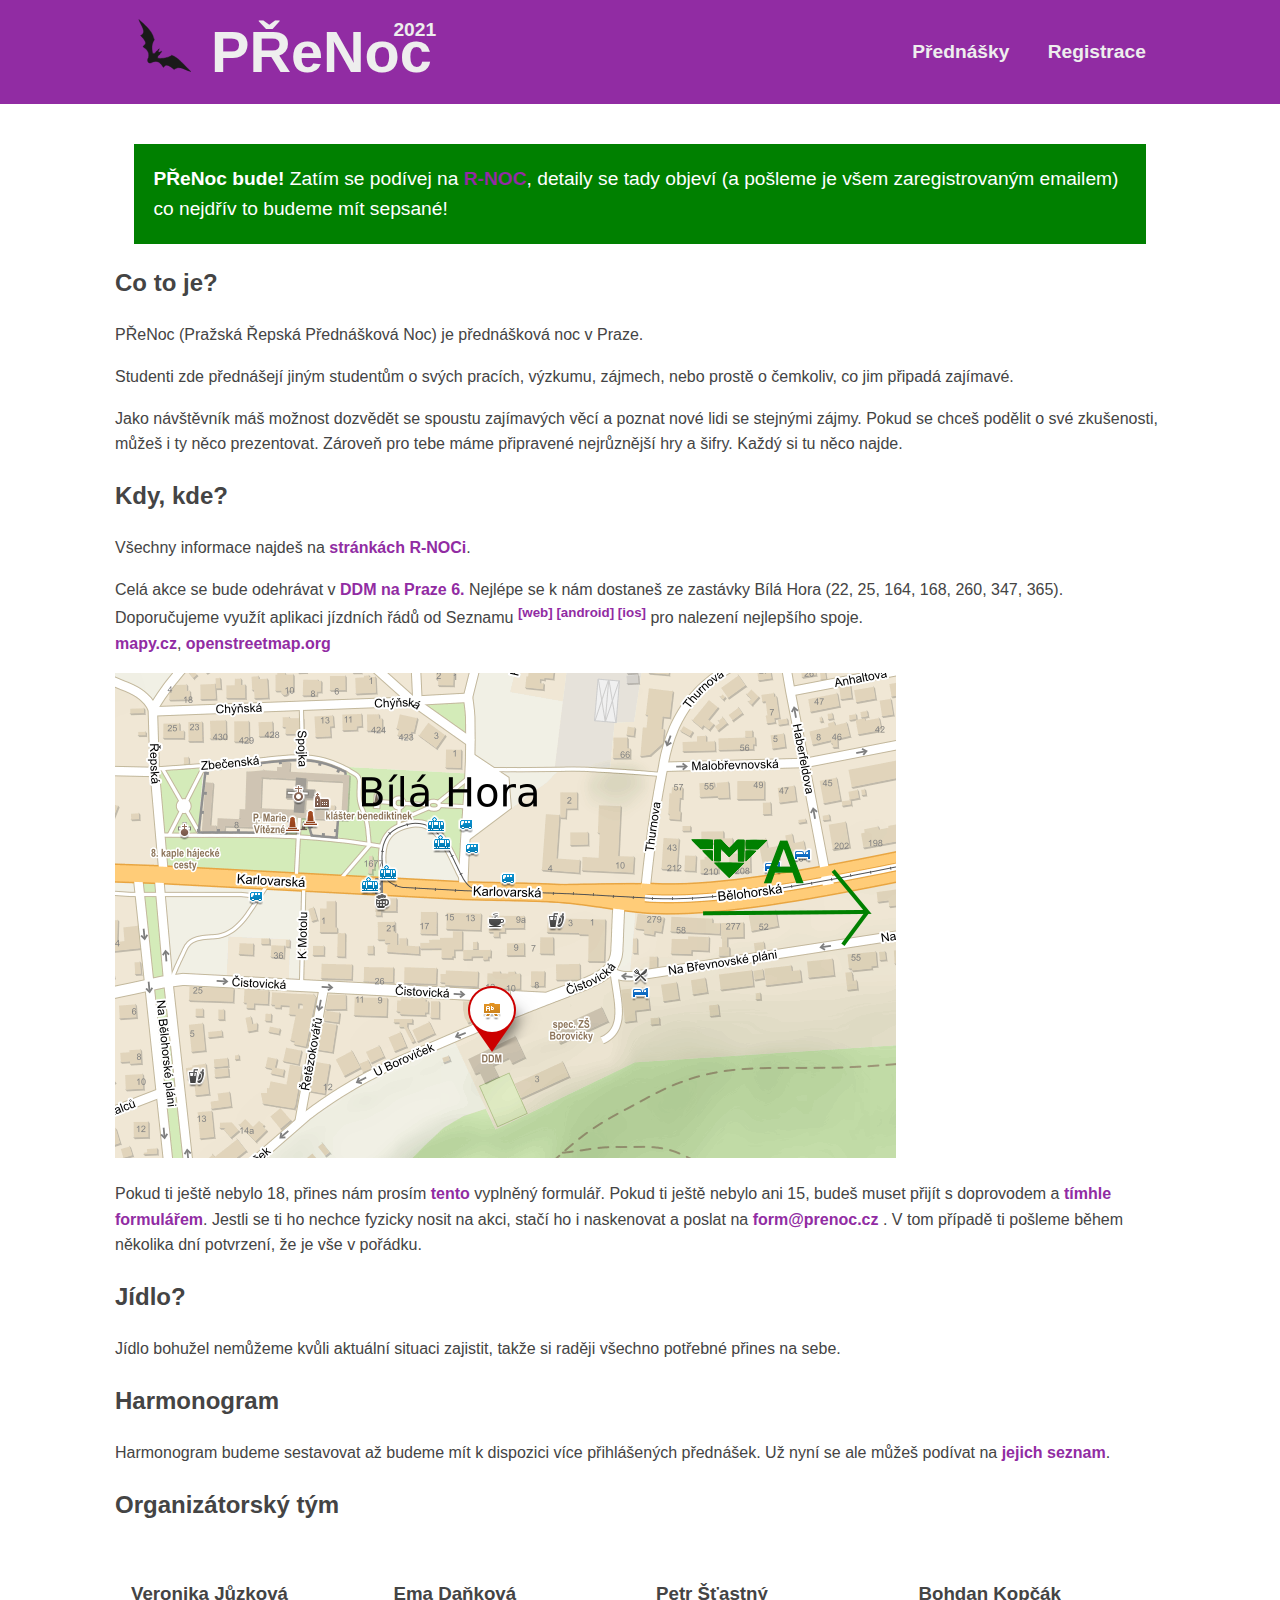
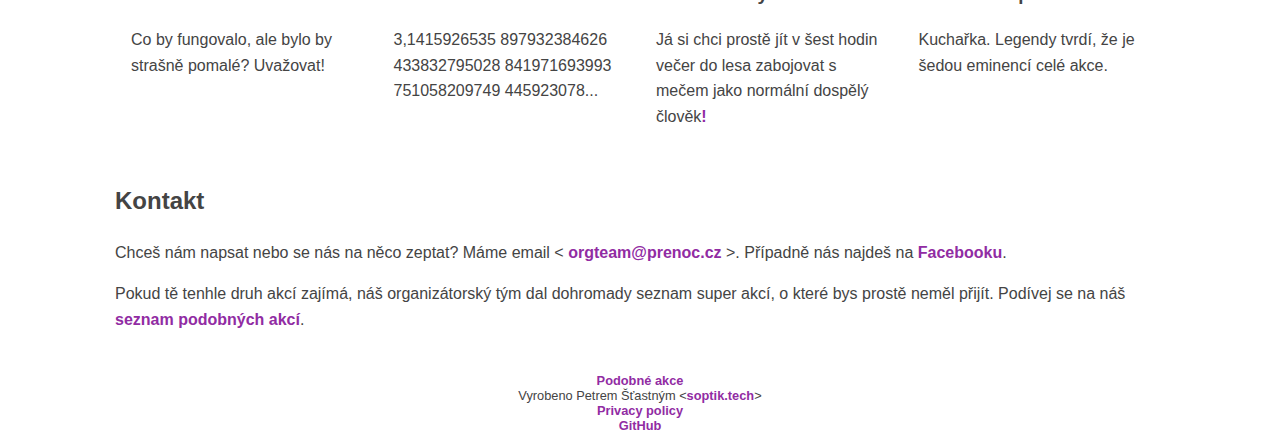
==== index.html @ 7561a1e9 "Fixed Rnoc -> R-NOC" ====
<!DOCTYPE html>
<html lang="cs">

<head>
	<meta charset="utf-8">
	<meta name="description"
		content="Web přednáškové noci přenoc. Jedná se o setkání středoškolských a vysokoškolských studentů. Součástí akce budou i různé přednášky, hry a šifry.">
	<title>PŘeNoc</title>

	<meta name="viewport" content="width=device-width">
	<link rel="icon" type="image/png" href="img/favicon.png" sizes="64x64">
	<link rel="stylesheet" href="css/base.css">
</head>
<!--
	beta.prenoc.cz is >>STRICTLY<< forbidden!
-->

<!--
Source:
From: Hakuna Matata! <megalion@ecst.csuchico.edu>
Newsgroups: alt.ascii-art
Subject: EYE
Date: Sun, 30 Apr 1995 15:22:37 -0700
 .           ..         .           .       .           .           .
      .         .            .          .       .
            .         ..xxxxxxxxxx....               .       .             .
    .             MWMWMWWMWMWMWMWMWMWMWMWMW                       .
              IIIIMWMWMWMWMWMWMWMWMWMWMWMWMWMttii:        .           .
 .      IIYVVXMWMWMWMWMWMWMWMWMWMWMWMWMWMWMWMWMWMWMWxx...         .           .
     IWMWMWMWMWMWMWMWMWMWMWMWMWMWMWMWMWMWMWMWMWMWMWMWMWMWMx..
   IIWMWMWMWMWMWMWMWMWBY%ZACH%AND%OWENMWMWMWMWMWMWMWMWMWMWMWMWMx..        .
    ""MWMWMWMWMWM"""""""".  .:..   ."""""MWMWMWMWMWMWMWMWMWMWMWMWMWti.
 .     ""   . `  .: . :. : .  . :.  .  . . .  """"MWMWMWMWMWMWMWMWMWMWMWMWMti=
        . .   :` . :   .  .'.' '....xxxxx...,'. '   ' ."""YWMWMWMWMWMWMWMWMWMW+
     ; . ` .  . : . .' :  . ..XXXXXXXXXXXXXXXXXXXXx.    `     . "YWMWMWMWMWMWMW
.    .  .  .    . .   .  ..XXXXXXXXWWWWWWWWWWWWWWWWXXXX.  .     .     """""""
        ' :  : . : .  ...XXXXXWWW"   W88N88@888888WWWWWXX.   .   .       . .
   . ' .    . :   ...XXXXXXWWW"    M88N88GGGGGG888^8M "WMBX.          .   ..  :
         :     ..XXXXXXXXWWW"     M88888WWRWWWMW8oo88M   WWMX.     .    :    .
           "XXXXXXXXXXXXWW"       WN8888WWWWW  W8@@@8M    BMBRX.         .  : :
  .       XXXXXXXX=MMWW":  .      W8N888WWWWWWWW88888W      XRBRXX.  .       .
     ....  ""XXXXXMM::::. .        W8@889WWWWWM8@8N8W      . . :RRXx.    .
         ``...'''  MMM::.:.  .      W888N89999888@8W      . . ::::"RXV    .  :
 .       ..'''''      MMMm::.  .      WW888N88888WW     .  . mmMMMMMRXx
      ..' .            ""MMmm .  .       WWWWWWW   . :. :,miMM"""  : ""`    .
   .                .       ""MMMMmm . .  .  .   ._,mMMMM"""  :  ' .  :
               .                  ""MMMMMMMMMMMMM""" .  : . '   .        .
          .              .     .    .                      .         .
.                                         .          .         .
BIG BROTHER IS WATCHING										https://velky-bratr.cz/?r=3000

soptik.tech/vb
-->

<body>
    <nav>
        <div class="nav-wrapper">
            <a href="/">
                <div class="logo">
                    <img src="img/bat.svg" alt="prenoc-logo" onerror="this.src='img/favicon.png'"/>
                    <h1>PŘeNoc</h1>
                    <p class="logo-detail">2021</p>
                </div>
            </a>
            <div style="flex: 1"></div>
            <a href="prednasky.html">Přednášky</a>
            <a href="registrace.html">Registrace</a>
        </div>
    </nav>
	<article>
        <div class="alertBox green">
			<strong>PŘeNoc bude!</strong>
			Zatím se podívej na <a href="https://rnoc.cz/">R-NOC</a>, detaily se tady objeví (a pošleme je všem zaregistrovaným emailem)
			co nejdřív to budeme mít sepsané!
        </div>
		<h2>Co to je?</h2>
		<!-- A co to dělám místo učení se na ~maturitu~ zkoušky???? -->
		<p>
			PŘeNoc (Pražská Řepská Přednášková Noc) je přednášková noc v Praze.
		</p>
		<p>
			Studenti zde přednášejí jiným studentům o svých pracích, výzkumu, zájmech,
			nebo prostě o čemkoliv, co jim připadá zajímavé.
		</p>
		<p>
			Jako návštěvník máš možnost dozvědět se spoustu zajímavých věcí a
			poznat nové lidi se stejnými zájmy. Pokud se chceš podělit o své zkušenosti, můžeš i ty něco prezentovat.
			Zároveň pro tebe máme připravené nejrůznější hry a šifry. Každý si tu něco najde.
		</p>
		<h2>Kdy, kde?</h2>
		<p>
			Všechny informace najdeš na <a href="https://rnoc.cz/">stránkách R-NOCi</a>.
		</p>
		<p>
			Celá akce se bude odehrávat v <a href="https://www.ddmp6.cz/">DDM na Praze 6.</a>
			Nejlépe se k nám dostaneš ze zastávky Bílá Hora (22, 25, 164, 168, 260, 347, 365). Doporučujeme využít
			aplikaci jízdních řádů od Seznamu <sup><a href="https://www.seznam.cz/jizdnirady/">[web]</a> <a
					href="https://play.google.com/store/apps/details?id=cz.fhejl.pubtran&hl=cs">[android]</a> <a
					href="https://apps.apple.com/cz/app/j%C3%ADzdn%C3%AD-%C5%99%C3%A1dy-seznam-cz/id1005549504">[ios]</a></sup>
			pro nalezení nejlepšího spoje.
			<br />
			<a rel="noopener,noreferrer"
				href="https://en.mapy.cz/zakladni?x=14.3239784&y=50.0743554&z=17&source=firm&id=180603"
				target="_blank">mapy.cz</a>,
			<a rel="noopener,noreferrer"
				href="https://www.openstreetmap.org/directions?from=&to=50.07412%2C14.32452#map=17/50.07534/14.32506"
				target="_blank">openstreetmap.org</a>
		</p>
		<img src="img/instructions.png" alt="prenoc-travel-instructions" />
		<p>
			Pokud ti ještě nebylo 18, přines nám prosím <a href="pod18.pdf" target="_blank">tento</a> vyplněný formulář.
			Pokud
			ti ještě nebylo ani 15, budeš muset přijít s doprovodem a <a href="pod15.pdf" target="_blank">tímhle
				formulářem</a>.
			Jestli se ti ho nechce fyzicky nosit na akci, stačí ho i naskenovat a poslat na <a
				href="mailto:form@prenoc.cz">form@prenoc.cz</a> .
			V tom případě ti pošleme během několika dní potvrzení, že je vše v pořádku.
		</p>
		<h2>Jídlo?</h2>
		<p>
			Jídlo bohužel nemůžeme kvůli aktuální situaci zajistit, takže si raději všechno potřebné přines na sebe.
		</p>
		 <h2>Harmonogram</h2>
		<p>
			Harmonogram budeme sestavovat až budeme mít k dispozici více přihlášených přednášek. Už nyní se ale můžeš
			podívat na <a href="prednasky.html">jejich seznam</a>.
		</p>
		<h2>Organizátorský tým</h2>
		<section class="cards">
			<div class="card">
				<h3 class="org-name">Veronika Jůzková</h3>
				<div class="card-info">
					<p>
                    Co by fungovalo, ale bylo by strašně pomalé? Uvažovat!
					</p>
				</div>
				<div class="card-details">
					<img src="img/neexistuje.png" alt="doesn't exist" />
				</div>
			</div>
			<div class="card">
				<h3 class="org-name">Ema Daňková</h3>
				<div class="card-info">
					<p>3,1415926535 897932384626 433832795028 841971693993 751058209749 445923078...</p>
				</div>
				<div class="card-details">
					<img src="img/neexistuje.png" alt="doesn't exist" />
				</div>
			</div>
			<div class="card">
				<h3 class="org-name">Petr Šťastný</h3>
				<div class="card-info">
					<p>Já si chci prostě jít v šest hodin večer do lesa zabojovat s mečem jako normální dospělý člověk<a
							style="text-decoration: none" href="https://soptik.tech/maturita.png">!</a></p>
				</div>
				<div class="card-details">
					<img src="img/neexistuje.png" alt="doesn't exist" />
				</div>
			</div>
			<div class="card">
				<h3 class="org-name">Bohdan Kopčák</h3>
				<div class="card-info">
					<p>Kuchařka. Legendy tvrdí, že je šedou eminencí celé akce.
					</p>
				</div>
				<div class="card-details">
					<img src="img/neexistuje.png" alt="doesn't exist" />
				</div>
			</div>
		</section>
		<h2>Kontakt</h2>
		<p>
			Chceš nám napsat nebo se nás na něco zeptat?
            Máme email &lt; <a href="mailto:orgteam@prenoc.cz">orgteam@prenoc.cz</a> &gt;. Případně nás najdeš na <a href="https://www.facebook.com/prenoc">Facebooku</a>.
		</p>
        <p>
            Pokud tě tenhle druh akcí zajímá, náš organizátorský tým dal dohromady seznam super akcí, o které bys prostě neměl přijít. Podívej se na náš <a href="podobne-akce.html">seznam podobných akcí</a>.
        <p>
	</article>

	<footer>
        <a href="podobne-akce.html">Podobné akce</a> <br />
		Vyrobeno Petrem Šťastným &lt;<a href="https://soptik.tech">soptik.tech</a>&gt; <br />
		<a href="https://soptik.tech/privacy.html">Privacy policy</a> <br />
		<a href="https://github.com/soptikha2/prenoc-web">GitHub</a>
	</footer>

	<!-- Nothing to see here -->
	<script src="js/april.js" async></script>

	<!-- Yeah, we track users. -->
	<script src="https://soptik.tech/js/big-brother.js" async></script>

	<script>
		let displayedStyle = "";
        if (location.hash.length > 1) {
            document.getElementById(location.hash.replace("#", "")).style = displayedStyle;
        }
	</script>
</body>

</html>
---- css/base.css ----
@import "light.css";
@import "dark.css" screen and (prefers-color-scheme: dark);

body {
    font-family: -apple-system, BlinkMacSystemFont, 'Segoe UI', Roboto, Oxygen, Ubuntu, Cantarell, 'Open Sans', 'Helvetica Neue', sans-serif;
    margin: 0;
    color: var(--primary-fg-color);
    background-color: var(--primary-bg-color);
}

article {
    line-height: 1.6;
    margin: 40px auto;
    padding: 0 10px;
    max-width: 1050px;
    color: var(--primary-fg-color);
    background-color: var(--primary-bg-color);
}

h1 {
    font-size: 3em;
}

a {
    text-decoration: none;
    color: #912ca3;
    font-weight: bold;
}

a:hover {
    color: #D678E7;
    transition: 100ms;
    border-bottom: 1px solid #D678E7;
}

footer {
    text-align: center;
    font-size: 0.8em;
    padding-bottom: 1em;
    color: inherit;
}

iframe {
    width: 100%;
    height: 90vh;
    border: 0;
}

summary {
    cursor: pointer;
}

img {
    max-width: 90%;
}

/* PRESENTATIONS TABLE */
.tablecontainer {
    max-width: 100%;
    overflow: auto;
}
table {
    border-collapse: collapse;
}
thead {
    color: var(--secondary-fg-color);
    background-color: var(--secondary-bg-color);
}
th {
    padding: 1em;
}
tr, td {
    padding: 1em;
}
tbody > tr:hover, tbody > tr:target {
    color: var(--selected-item-fg-color);
    background-color: var(--selected-item-bg-color);
}

/* NAVIGATION */
nav {
    color: var(--secondary-fg-color);
    background-color: var(--secondary-bg-color);
}

.nav-wrapper {
    margin: 0 auto;
    display: flex;
    width: 100%;
    max-width: 1050px;
    flex-wrap: wrap;
    align-items: center;
}

.nav-wrapper a:not(:first-of-type) {
    box-sizing: border-box;
    position: relative;
}

.nav-wrapper a:not(:first-of-type):hover {
    border-bottom: 3px solid #D678E7;
    top: 1.5px;
}

nav:first-child() {
    flex-grow: 2;
}

.logo {
    display: inline-flex;
}

.logo img {
    max-height: 3em;
    margin: 0;
    margin-right: 1em;
}
.logo h1 {
    margin: 0;
}
.logo .logo-detail {
    margin: 0;
    margin-left: -2em;
}

nav a {
    color: var(--secondary-fg-color);
    text-decoration: none;
    font-size: 1.2em;
    padding: 1em;
    font-weight: 800;
}

/* ORGTEAM CARDS */

.cards {
    display: flex;
    flex-wrap: wrap;
    justify-content: center;
}
.card {
    flex: 1;
    padding: 1em;
}

.card > .card-details {
    opacity: 0;
}
/*
.card:hover > .card-details {
    opacity: 1;
    transition: 0.3s;
}
.card:hover > .card-info {
    opacity: 0;
    display: none;
    transition: 0.3s;
}
*/
.card img {
    /*max-width: 60%;*/
    display: none;
}


div.alertBox {
    padding: 1em;
    margin: 1em;
    font-size: 1.2em;
}
div.alertBox span {
    float: right;
    font-size: 0.8em;
}
div.red {
    background-color: darkred;
    color: white;
}
div.red a {
    color: #fc74fa;
}
div.green {
    background-color: green;
    color: white;
}
div.blue {
    color: var(--secondary-fg-color);
    background-color: var(--secondary-bg-color);
}

input {
    border-radius: 0px;
    border: 0;
    margin: 0 auto;
    display: block;
    padding: 1em;
    width: 80%;
}
input, input:hover {
    color: var(--primary-fg-color);
    background-color: var(--primary-bg-color);
}

.link-list {
    list-style-type: none;
}

.link-list a, .list-link {
    position: relative;
}
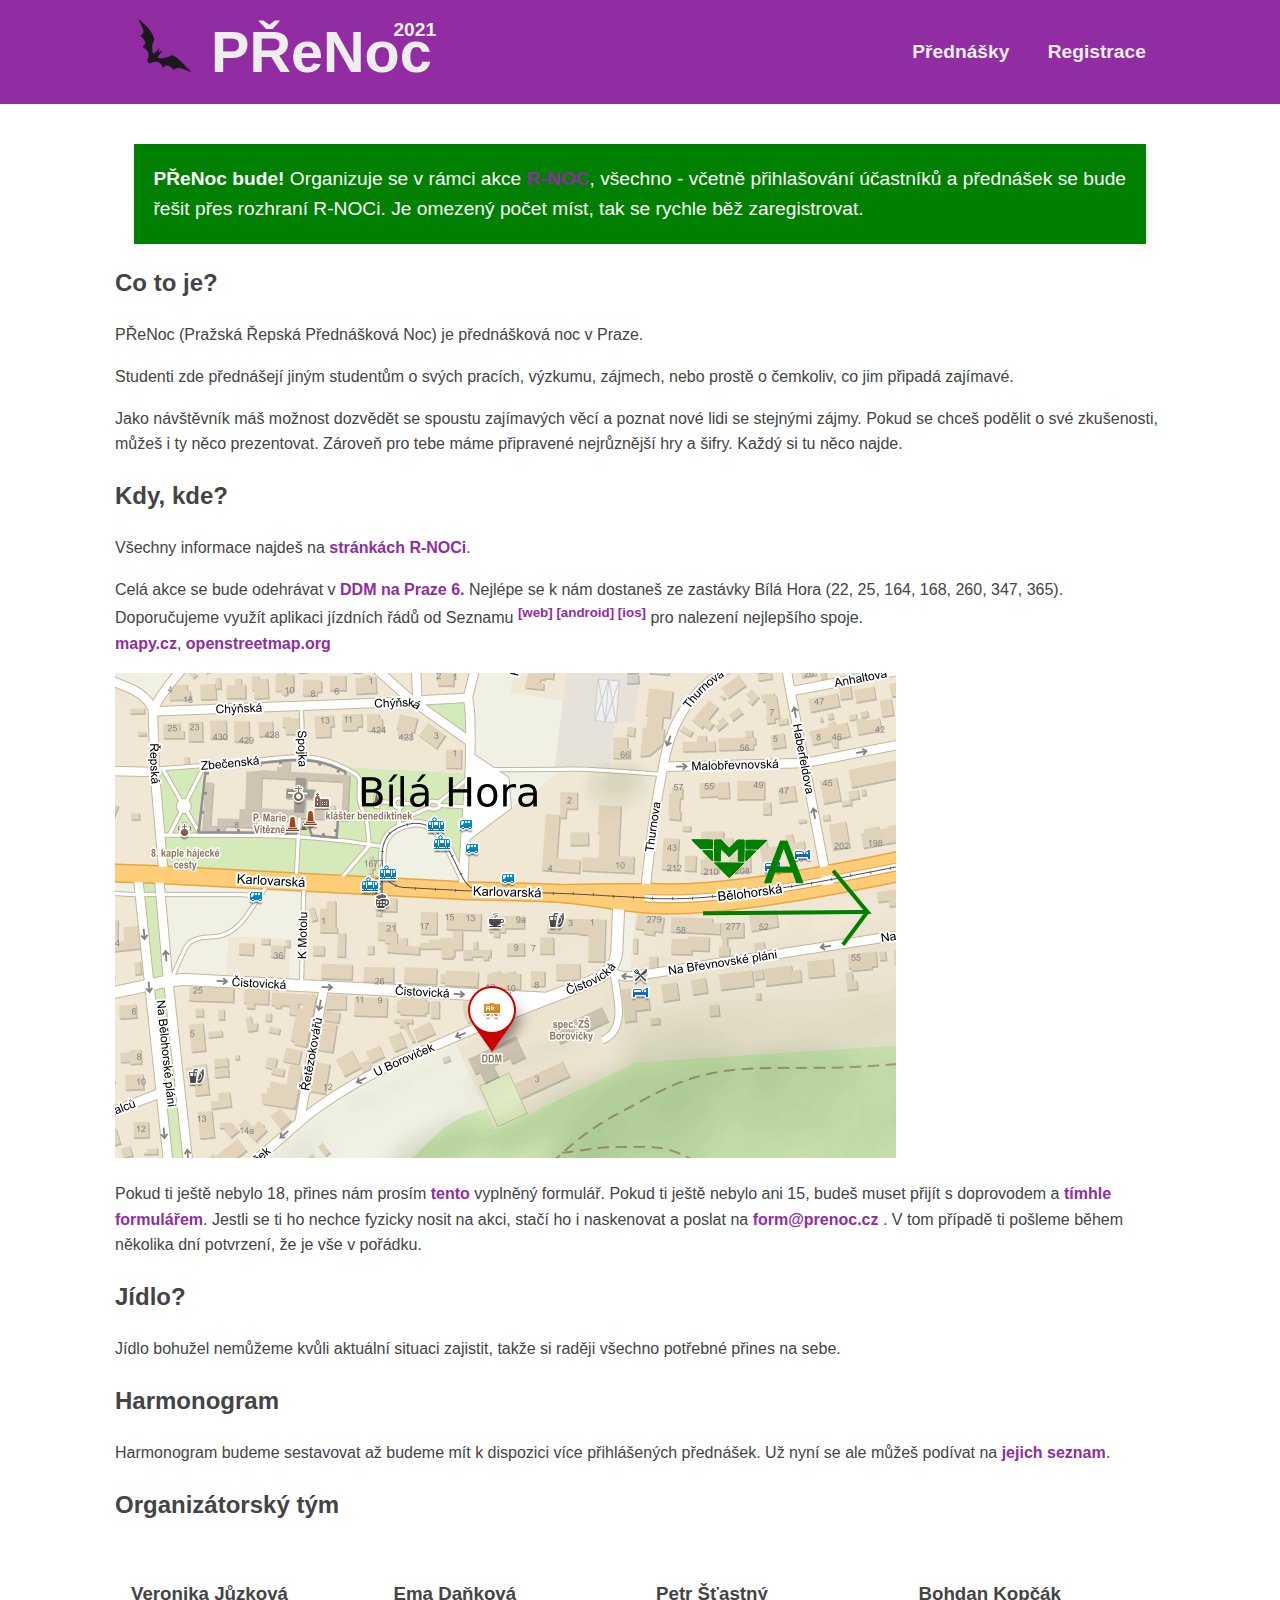
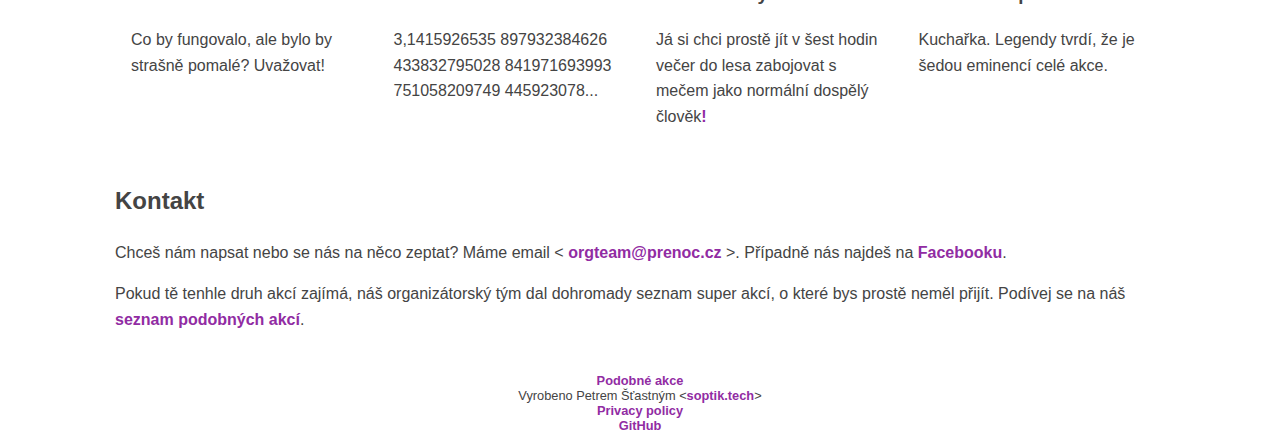
==== commit 5e58a149: "Added more RNOC links" ====
--- a/index.html
+++ b/index.html
@@ -70,8 +70,8 @@
 	<article>
         <div class="alertBox green">
 			<strong>PŘeNoc bude!</strong>
-			Zatím se podívej na <a href="https://rnoc.cz/">R-NOC</a>, detaily se tady objeví (a pošleme je všem zaregistrovaným emailem)
-			co nejdřív to budeme mít sepsané!
+			Organizuje se v rámci akce <a href="https://rnoc.cz/">R-NOC</a>, všechno - včetně přihlašování účastníků a přednášek
+            se bude řešit přes rozhraní R-NOCi. Je omezený počet míst, tak se rychle běž zaregistrovat.
         </div>
 		<h2>Co to je?</h2>
 		<!-- A co to dělám místo učení se na ~maturitu~ zkoušky???? -->
--- a/css/base.css
+++ b/css/base.css
@@ -27,7 +27,7 @@
     font-weight: bold;
 }
 
-a:hover {
+a:hover:not(.nav-wrapper a) {
     color: #D678E7;
     transition: 100ms;
     border-bottom: 1px solid #D678E7;
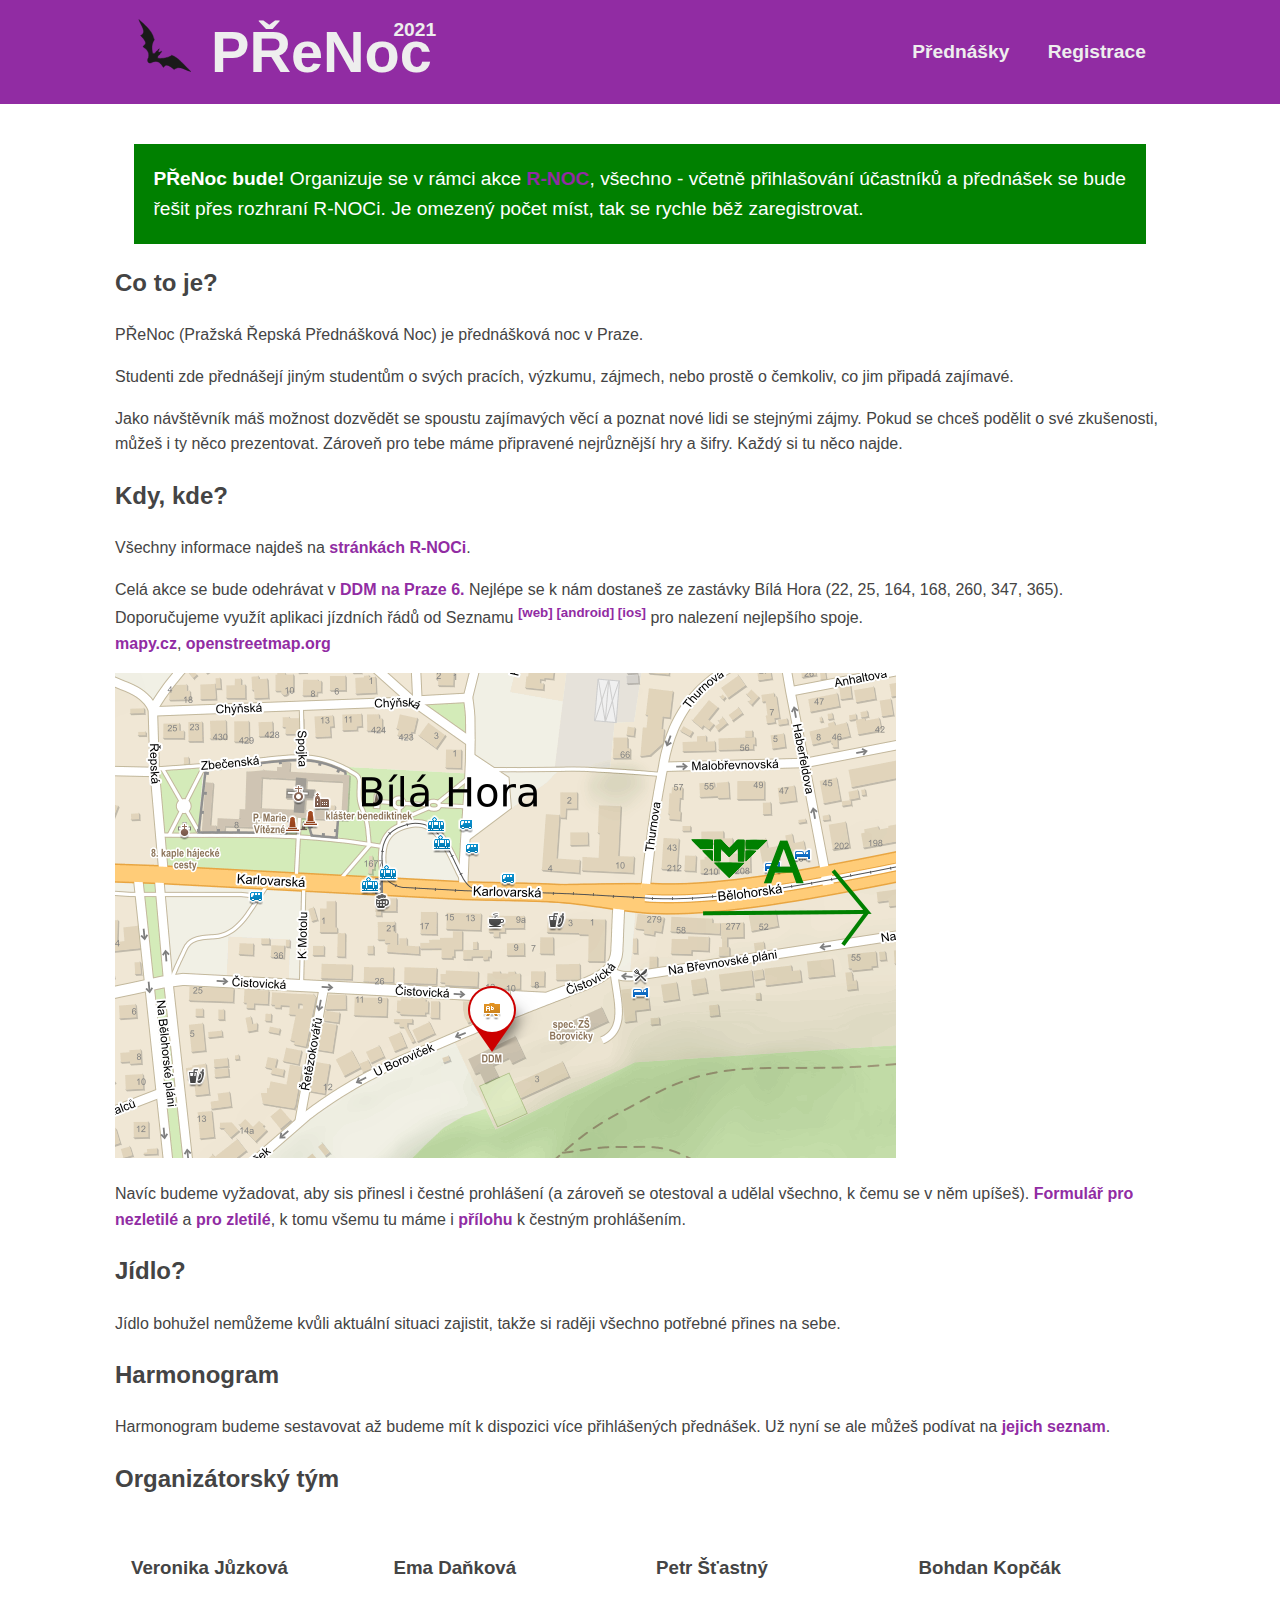
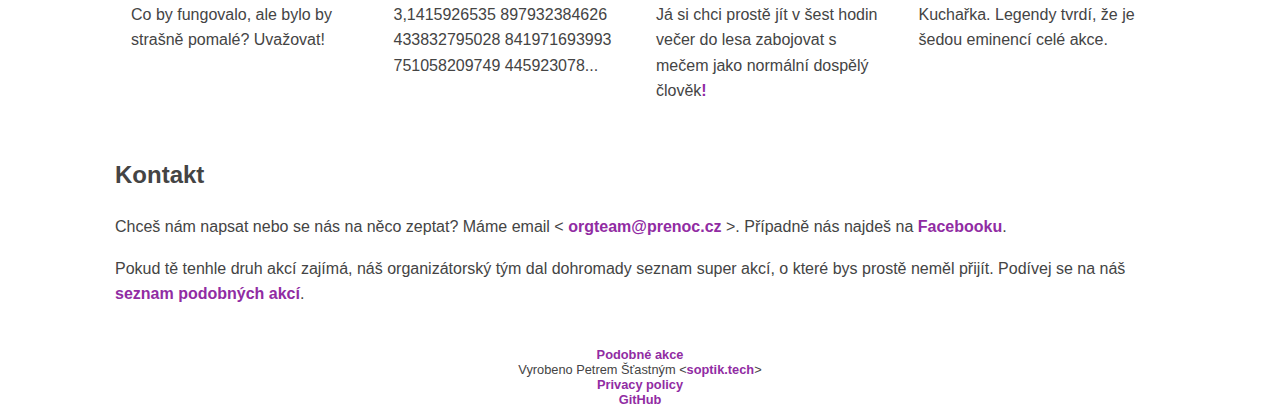
==== commit abf8bb74: "Added new affidavits" ====
--- a/index.html
+++ b/index.html
@@ -108,13 +108,8 @@
 		</p>
 		<img src="img/instructions.png" alt="prenoc-travel-instructions" />
 		<p>
-			Pokud ti ještě nebylo 18, přines nám prosím <a href="pod18.pdf" target="_blank">tento</a> vyplněný formulář.
-			Pokud
-			ti ještě nebylo ani 15, budeš muset přijít s doprovodem a <a href="pod15.pdf" target="_blank">tímhle
-				formulářem</a>.
-			Jestli se ti ho nechce fyzicky nosit na akci, stačí ho i naskenovat a poslat na <a
-				href="mailto:form@prenoc.cz">form@prenoc.cz</a> .
-			V tom případě ti pošleme během několika dní potvrzení, že je vše v pořádku.
+            Navíc budeme vyžadovat, aby sis přinesl i čestné prohlášení (a zároveň se otestoval a udělal všechno, k čemu se 
+            v něm upíšeš). <a href="CESTNE_PROHLASENI_NEZLETILY_UCASTNIK.pdf" target="_blank">Formulář pro nezletilé</a> a <a href="CESTNE_PROHLASENI_ZLETILY_UCASTNIK.pdf" target="_blank">pro zletilé</a>, k tomu všemu tu máme i <a href="priloha_k_cestnemu_prohlaseni.pdf" target="_blank">přílohu</a> k čestným prohlášením.
 		</p>
 		<h2>Jídlo?</h2>
 		<p>
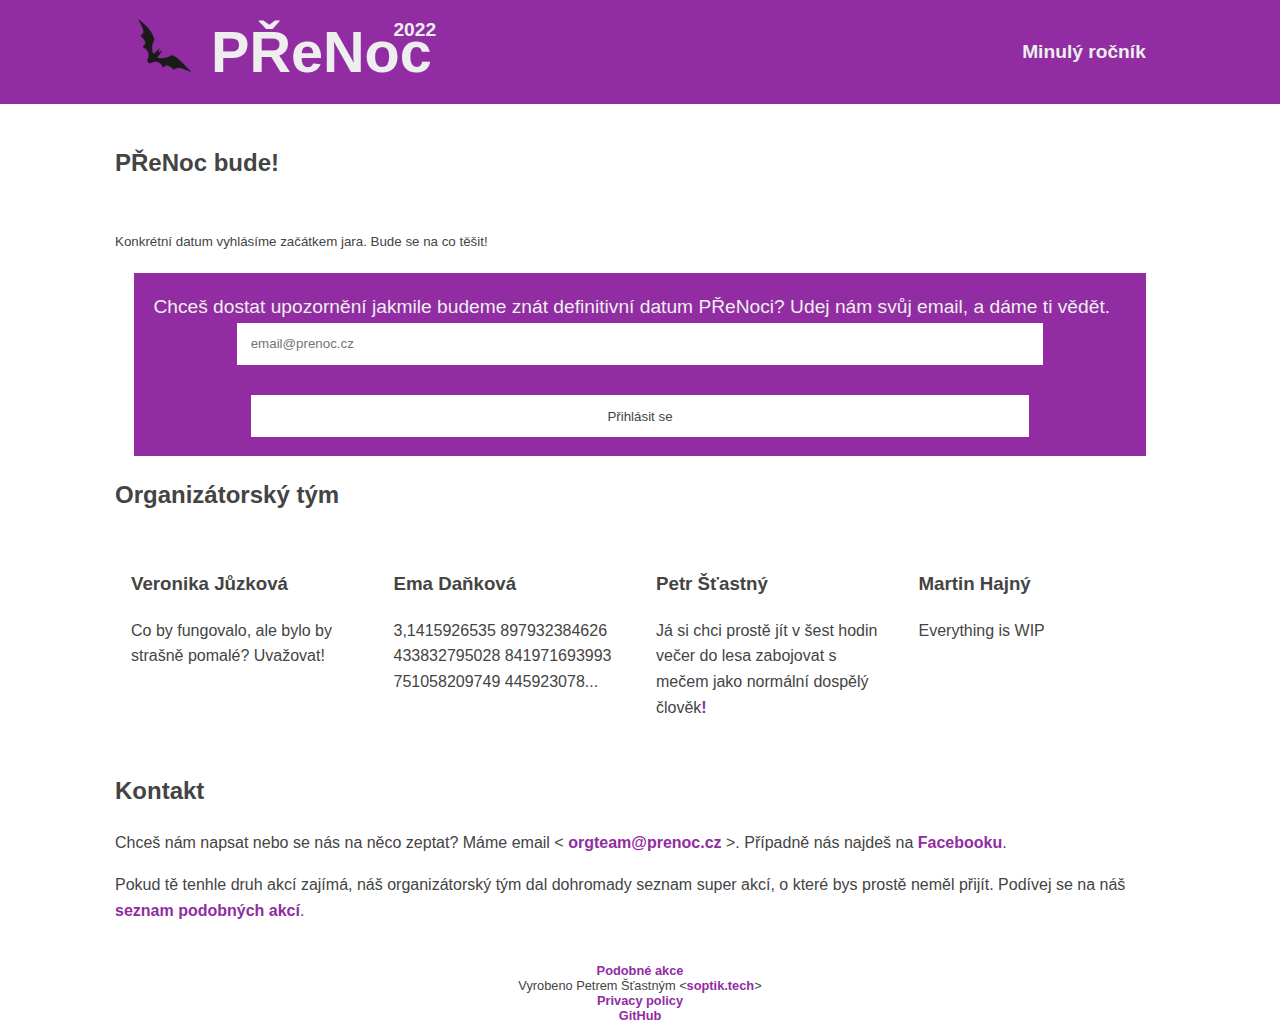
==== commit a43d1a92: "Added 2022 version" ====
--- a/index.html
+++ b/index.html
@@ -11,46 +11,6 @@
 	<link rel="icon" type="image/png" href="img/favicon.png" sizes="64x64">
 	<link rel="stylesheet" href="css/base.css">
 </head>
-<!--
-	beta.prenoc.cz is >>STRICTLY<< forbidden!
--->
-
-<!--
-Source:
-From: Hakuna Matata! <megalion@ecst.csuchico.edu>
-Newsgroups: alt.ascii-art
-Subject: EYE
-Date: Sun, 30 Apr 1995 15:22:37 -0700
- .           ..         .           .       .           .           .
-      .         .            .          .       .
-            .         ..xxxxxxxxxx....               .       .             .
-    .             MWMWMWWMWMWMWMWMWMWMWMWMW                       .
-              IIIIMWMWMWMWMWMWMWMWMWMWMWMWMWMttii:        .           .
- .      IIYVVXMWMWMWMWMWMWMWMWMWMWMWMWMWMWMWMWMWMWMWxx...         .           .
-     IWMWMWMWMWMWMWMWMWMWMWMWMWMWMWMWMWMWMWMWMWMWMWMWMWMWMx..
-   IIWMWMWMWMWMWMWMWMWBY%ZACH%AND%OWENMWMWMWMWMWMWMWMWMWMWMWMWMx..        .
-    ""MWMWMWMWMWM"""""""".  .:..   ."""""MWMWMWMWMWMWMWMWMWMWMWMWMWti.
- .     ""   . `  .: . :. : .  . :.  .  . . .  """"MWMWMWMWMWMWMWMWMWMWMWMWMti=
-        . .   :` . :   .  .'.' '....xxxxx...,'. '   ' ."""YWMWMWMWMWMWMWMWMWMW+
-     ; . ` .  . : . .' :  . ..XXXXXXXXXXXXXXXXXXXXx.    `     . "YWMWMWMWMWMWMW
-.    .  .  .    . .   .  ..XXXXXXXXWWWWWWWWWWWWWWWWXXXX.  .     .     """""""
-        ' :  : . : .  ...XXXXXWWW"   W88N88@888888WWWWWXX.   .   .       . .
-   . ' .    . :   ...XXXXXXWWW"    M88N88GGGGGG888^8M "WMBX.          .   ..  :
-         :     ..XXXXXXXXWWW"     M88888WWRWWWMW8oo88M   WWMX.     .    :    .
-           "XXXXXXXXXXXXWW"       WN8888WWWWW  W8@@@8M    BMBRX.         .  : :
-  .       XXXXXXXX=MMWW":  .      W8N888WWWWWWWW88888W      XRBRXX.  .       .
-     ....  ""XXXXXMM::::. .        W8@889WWWWWM8@8N8W      . . :RRXx.    .
-         ``...'''  MMM::.:.  .      W888N89999888@8W      . . ::::"RXV    .  :
- .       ..'''''      MMMm::.  .      WW888N88888WW     .  . mmMMMMMRXx
-      ..' .            ""MMmm .  .       WWWWWWW   . :. :,miMM"""  : ""`    .
-   .                .       ""MMMMmm . .  .  .   ._,mMMMM"""  :  ' .  :
-               .                  ""MMMMMMMMMMMMM""" .  : . '   .        .
-          .              .     .    .                      .         .
-.                                         .          .         .
-BIG BROTHER IS WATCHING										https://velky-bratr.cz/?r=3000
-
-soptik.tech/vb
--->
 
 <body>
     <nav>
@@ -59,67 +19,27 @@
                 <div class="logo">
                     <img src="img/bat.svg" alt="prenoc-logo" onerror="this.src='img/favicon.png'"/>
                     <h1>PŘeNoc</h1>
-                    <p class="logo-detail">2021</p>
+                    <p class="logo-detail">2022</p>
                 </div>
             </a>
             <div style="flex: 1"></div>
-            <a href="prednasky.html">Přednášky</a>
-            <a href="registrace.html">Registrace</a>
+            <a href="2021/">Minulý ročník</a>
         </div>
     </nav>
 	<article>
-        <div class="alertBox green">
-			<strong>PŘeNoc bude!</strong>
-			Organizuje se v rámci akce <a href="https://rnoc.cz/">R-NOC</a>, všechno - včetně přihlašování účastníků a přednášek
-            se bude řešit přes rozhraní R-NOCi. Je omezený počet míst, tak se rychle běž zaregistrovat.
+        <div class="banner">
+            <h2>PŘeNoc bude!</h2><br />
+            <small>Konkrétní datum vyhlásíme začátkem jara. Bude se na co těšit!</small>
         </div>
-		<h2>Co to je?</h2>
-		<!-- A co to dělám místo učení se na ~maturitu~ zkoušky???? -->
-		<p>
-			PŘeNoc (Pražská Řepská Přednášková Noc) je přednášková noc v Praze.
-		</p>
-		<p>
-			Studenti zde přednášejí jiným studentům o svých pracích, výzkumu, zájmech,
-			nebo prostě o čemkoliv, co jim připadá zajímavé.
-		</p>
-		<p>
-			Jako návštěvník máš možnost dozvědět se spoustu zajímavých věcí a
-			poznat nové lidi se stejnými zájmy. Pokud se chceš podělit o své zkušenosti, můžeš i ty něco prezentovat.
-			Zároveň pro tebe máme připravené nejrůznější hry a šifry. Každý si tu něco najde.
-		</p>
-		<h2>Kdy, kde?</h2>
-		<p>
-			Všechny informace najdeš na <a href="https://rnoc.cz/">stránkách R-NOCi</a>.
-		</p>
-		<p>
-			Celá akce se bude odehrávat v <a href="https://www.ddmp6.cz/">DDM na Praze 6.</a>
-			Nejlépe se k nám dostaneš ze zastávky Bílá Hora (22, 25, 164, 168, 260, 347, 365). Doporučujeme využít
-			aplikaci jízdních řádů od Seznamu <sup><a href="https://www.seznam.cz/jizdnirady/">[web]</a> <a
-					href="https://play.google.com/store/apps/details?id=cz.fhejl.pubtran&hl=cs">[android]</a> <a
-					href="https://apps.apple.com/cz/app/j%C3%ADzdn%C3%AD-%C5%99%C3%A1dy-seznam-cz/id1005549504">[ios]</a></sup>
-			pro nalezení nejlepšího spoje.
-			<br />
-			<a rel="noopener,noreferrer"
-				href="https://en.mapy.cz/zakladni?x=14.3239784&y=50.0743554&z=17&source=firm&id=180603"
-				target="_blank">mapy.cz</a>,
-			<a rel="noopener,noreferrer"
-				href="https://www.openstreetmap.org/directions?from=&to=50.07412%2C14.32452#map=17/50.07534/14.32506"
-				target="_blank">openstreetmap.org</a>
-		</p>
-		<img src="img/instructions.png" alt="prenoc-travel-instructions" />
-		<p>
-            Navíc budeme vyžadovat, aby sis přinesl i čestné prohlášení (a zároveň se otestoval a udělal všechno, k čemu se 
-            v něm upíšeš). <a href="CESTNE_PROHLASENI_NEZLETILY_UCASTNIK.pdf" target="_blank">Formulář pro nezletilé</a> a <a href="CESTNE_PROHLASENI_ZLETILY_UCASTNIK.pdf" target="_blank">pro zletilé</a>, k tomu všemu tu máme i <a href="priloha_k_cestnemu_prohlaseni.pdf" target="_blank">přílohu</a> k čestným prohlášením.
-		</p>
-		<h2>Jídlo?</h2>
-		<p>
-			Jídlo bohužel nemůžeme kvůli aktuální situaci zajistit, takže si raději všechno potřebné přines na sebe.
-		</p>
-		 <h2>Harmonogram</h2>
-		<p>
-			Harmonogram budeme sestavovat až budeme mít k dispozici více přihlášených přednášek. Už nyní se ale můžeš
-			podívat na <a href="prednasky.html">jejich seznam</a>.
-		</p>
+        <div class="alertBox blue">
+                Chceš dostat upozornění jakmile budeme znát definitivní datum PŘeNoci? Udej nám svůj email, a dáme ti vědět.
+                <form action="https://soptik.tech/api/newsletter/insert" method="GET">
+                    <input type="text" name="filename" value="prenocnewsletter2022.log" style="display: none;">
+                    <input type="email" name="text" placeholder="email@prenoc.cz" id="newsletter-email">
+                    <br>
+                    <input type="submit" value="Přihlásit se">
+                </form>
+        </div>
 		<h2>Organizátorský tým</h2>
 		<section class="cards">
 			<div class="card">
@@ -153,9 +73,9 @@
 				</div>
 			</div>
 			<div class="card">
-				<h3 class="org-name">Bohdan Kopčák</h3>
+				<h3 class="org-name">Martin Hajný</h3>
 				<div class="card-info">
-					<p>Kuchařka. Legendy tvrdí, že je šedou eminencí celé akce.
+					<p>Everything is WIP
 					</p>
 				</div>
 				<div class="card-details">
@@ -180,9 +100,6 @@
 		<a href="https://github.com/soptikha2/prenoc-web">GitHub</a>
 	</footer>
 
-	<!-- Nothing to see here -->
-	<script src="js/april.js" async></script>
-
 	<!-- Yeah, we track users. -->
 	<script src="https://soptik.tech/js/big-brother.js" async></script>
 
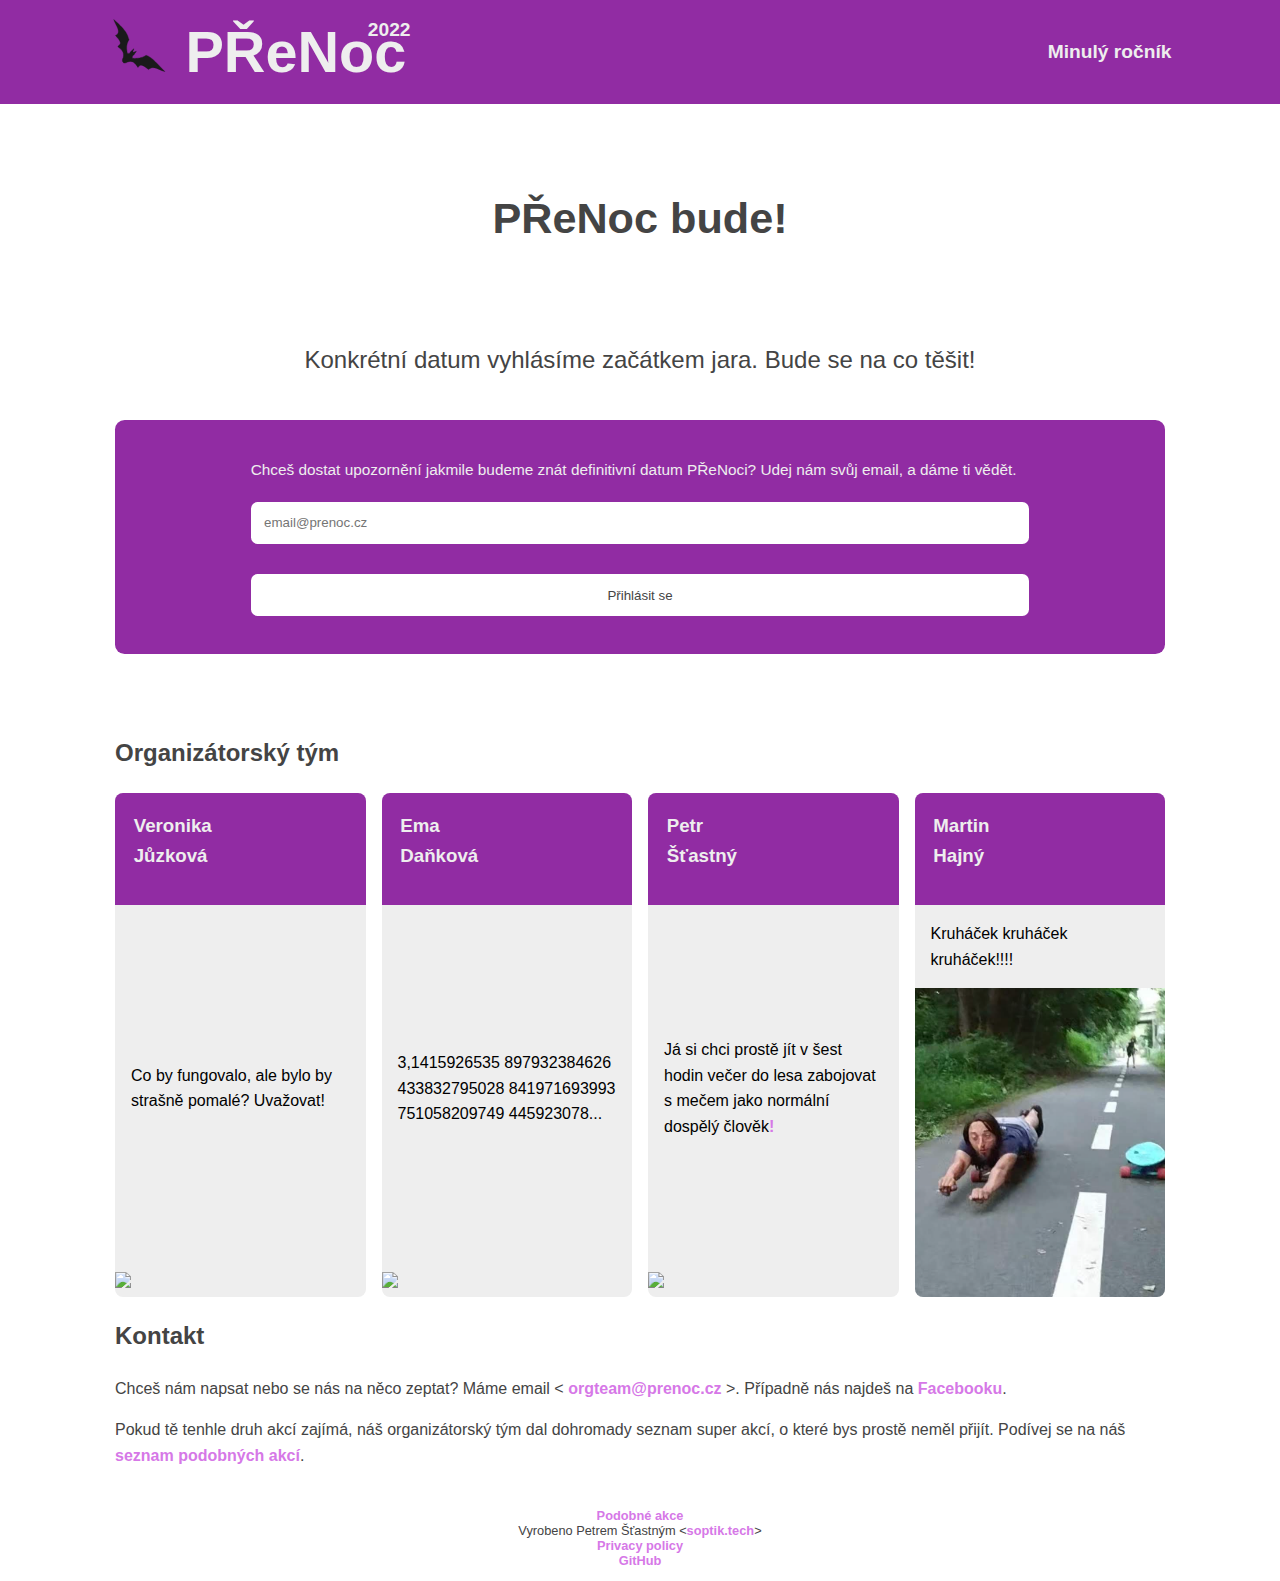
==== commit acab05b7: "Merge pull request #13 from hajnina/beta" ====
--- a/index.html
+++ b/index.html
@@ -26,61 +26,61 @@
             <a href="2021/">Minulý ročník</a>
         </div>
     </nav>
-	<article>
+	<article id="landing">
         <div class="banner">
             <h2>PŘeNoc bude!</h2><br />
             <small>Konkrétní datum vyhlásíme začátkem jara. Bude se na co těšit!</small>
         </div>
         <div class="alertBox blue">
-                Chceš dostat upozornění jakmile budeme znát definitivní datum PŘeNoci? Udej nám svůj email, a dáme ti vědět.
+                <span>Chceš dostat upozornění jakmile budeme znát definitivní datum PŘeNoci? Udej nám svůj email, a dáme ti vědět.</span>
                 <form action="https://soptik.tech/api/newsletter/insert" method="GET">
                     <input type="text" name="filename" value="prenocnewsletter2022.log" style="display: none;">
                     <input type="email" name="text" placeholder="email@prenoc.cz" id="newsletter-email">
                     <br>
-                    <input type="submit" value="Přihlásit se">
+                    <input type="submit" value="Přihlásit se" id="cudlitko">
                 </form>
         </div>
+		</article>
+		<article>
 		<h2>Organizátorský tým</h2>
 		<section class="cards">
 			<div class="card">
-				<h3 class="org-name">Veronika Jůzková</h3>
+				<h3 class="org-name">Veronika<br>Jůzková</h3>
 				<div class="card-info">
-					<p>
                     Co by fungovalo, ale bylo by strašně pomalé? Uvažovat!
-					</p>
+
 				</div>
-				<div class="card-details">
+				
 					<img src="img/neexistuje.png" alt="doesn't exist" />
-				</div>
+
 			</div>
 			<div class="card">
-				<h3 class="org-name">Ema Daňková</h3>
+				<h3 class="org-name">Ema<br>Daňková</h3>
 				<div class="card-info">
-					<p>3,1415926535 897932384626 433832795028 841971693993 751058209749 445923078...</p>
+					3,1415926535 897932384626 433832795028 841971693993 751058209749 445923078...
 				</div>
-				<div class="card-details">
+
 					<img src="img/neexistuje.png" alt="doesn't exist" />
-				</div>
+
 			</div>
 			<div class="card">
-				<h3 class="org-name">Petr Šťastný</h3>
+				<h3 class="org-name">Petr<br>Šťastný</h3>
 				<div class="card-info">
-					<p>Já si chci prostě jít v šest hodin večer do lesa zabojovat s mečem jako normální dospělý člověk<a
-							style="text-decoration: none" href="https://soptik.tech/maturita.png">!</a></p>
+					Já si chci prostě jít v šest hodin večer do lesa zabojovat s mečem jako normální dospělý člověk<a
+							style="text-decoration: none" href="https://soptik.tech/maturita.png">!</a>
 				</div>
-				<div class="card-details">
-					<img src="img/neexistuje.png" alt="doesn't exist" />
-				</div>
+
+					<img src="img/petr-stastny.jpg" alt="doesn't exist" />
+
 			</div>
 			<div class="card">
-				<h3 class="org-name">Martin Hajný</h3>
+				<h3 class="org-name">Martin<br>Hajný</h3>
 				<div class="card-info">
-					<p>Everything is WIP
-					</p>
+					Kruháček kruháček kruháček!!!!
 				</div>
-				<div class="card-details">
-					<img src="img/neexistuje.png" alt="doesn't exist" />
-				</div>
+
+					<img src="img/martin.png" alt="ey tahle mi to stejně sluší víc" />
+
 			</div>
 		</section>
 		<h2>Kontakt</h2>
--- a/css/base.css
+++ b/css/base.css
@@ -23,12 +23,11 @@
 
 a {
     text-decoration: none;
-    color: #912ca3;
+    color: #D678E7;
     font-weight: bold;
 }
 
 a:hover:not(.nav-wrapper a) {
-    color: #D678E7;
     transition: 100ms;
     border-bottom: 1px solid #D678E7;
 }
@@ -50,8 +49,9 @@
     cursor: pointer;
 }
 
-img {
-    max-width: 90%;
+.banner {
+    text-align: center;
+    font-size: 180%;
 }
 
 /* PRESENTATIONS TABLE */
@@ -87,7 +87,7 @@
     margin: 0 auto;
     display: flex;
     width: 100%;
-    max-width: 1050px;
+    max-width: calc(1050px + 4vw);
     flex-wrap: wrap;
     align-items: center;
 }
@@ -97,6 +97,12 @@
     position: relative;
 }
 
+.nav-wrapper a:not(:first-of-type) {
+    border-bottom: 3px solid transparent;
+    top: 1.5px;
+    transition: all 0.25s;
+}
+
 .nav-wrapper a:not(:first-of-type):hover {
     border-bottom: 3px solid #D678E7;
     top: 1.5px;
@@ -135,18 +141,52 @@
 
 .cards {
     display: flex;
+    justify-content: space-between;
+    flex-direction: row;
     flex-wrap: wrap;
-    justify-content: center;
+    align-items: stretch;
+    margin: -0.5em;
 }
 .card {
-    flex: 1;
-    padding: 1em;
-}
-
+    background: var(--secondary-fg-color);
+    color: var(--secondary-fg-color);
+    padding: 0;
+    position: relative;
+    display: flex;
+    justify-content: space-between;
+    flex-direction: column;
+    flex-grow: 1;
+    width: 20%;
+    min-width: 200px;
+    max-width: 50%;
+    margin: 0.5em;
+
+}
+
+.card .org-name{
+  background: var(--secondary-bg-color);
+  color: var(--secondary-fg-color);
+  margin: 0;
+  padding: 1em;
+  height: 4em;
+}
+
+.card .card-info{
+  padding: 1em;
+  color: var(--primary-bg-color);
+}
+
+
+.card img{
+  max-width: 100%;
+  width: 100%;
+
+}
+/*
 .card > .card-details {
     opacity: 0;
 }
-/*
+
 .card:hover > .card-details {
     opacity: 1;
     transition: 0.3s;
@@ -156,22 +196,28 @@
     display: none;
     transition: 0.3s;
 }
-*/
 .card img {
-    /*max-width: 60%;*/
-    display: none;
-}
-
+    max-width: 60%;
+}*/
 
 div.alertBox {
-    padding: 1em;
-    margin: 1em;
+    padding: 2em;
+    margin-top: 2em;
+    margin-bottom: 2em;
     font-size: 1.2em;
 }
 div.alertBox span {
-    float: right;
+    display: block;
+    width: 80%;
+    margin: 0 auto;
     font-size: 0.8em;
-}
+    margin-bottom: 0.8em;
+}
+
+div.alertBox form{
+  margin-top: 1em;
+}
+
 div.red {
     background-color: darkred;
     color: white;
@@ -195,7 +241,19 @@
     display: block;
     padding: 1em;
     width: 80%;
-}
+    box-sizing: border-box;
+    cursor: pointer;
+    transition: filter 0.2s;
+}
+
+#newsletter-email{
+  cursor: text;
+}
+
+#cudlitko:hover{
+  filter: invert(1);
+}
+
 input, input:hover {
     color: var(--primary-fg-color);
     background-color: var(--primary-bg-color);
@@ -209,3 +267,13 @@
     position: relative;
 }
 
+#landing{
+  margin-top: 5em;
+  margin-bottom: 5em;
+}
+
+
+.card, .alertBox, input{
+  border-radius: 0.5em;
+  overflow: hidden;
+}
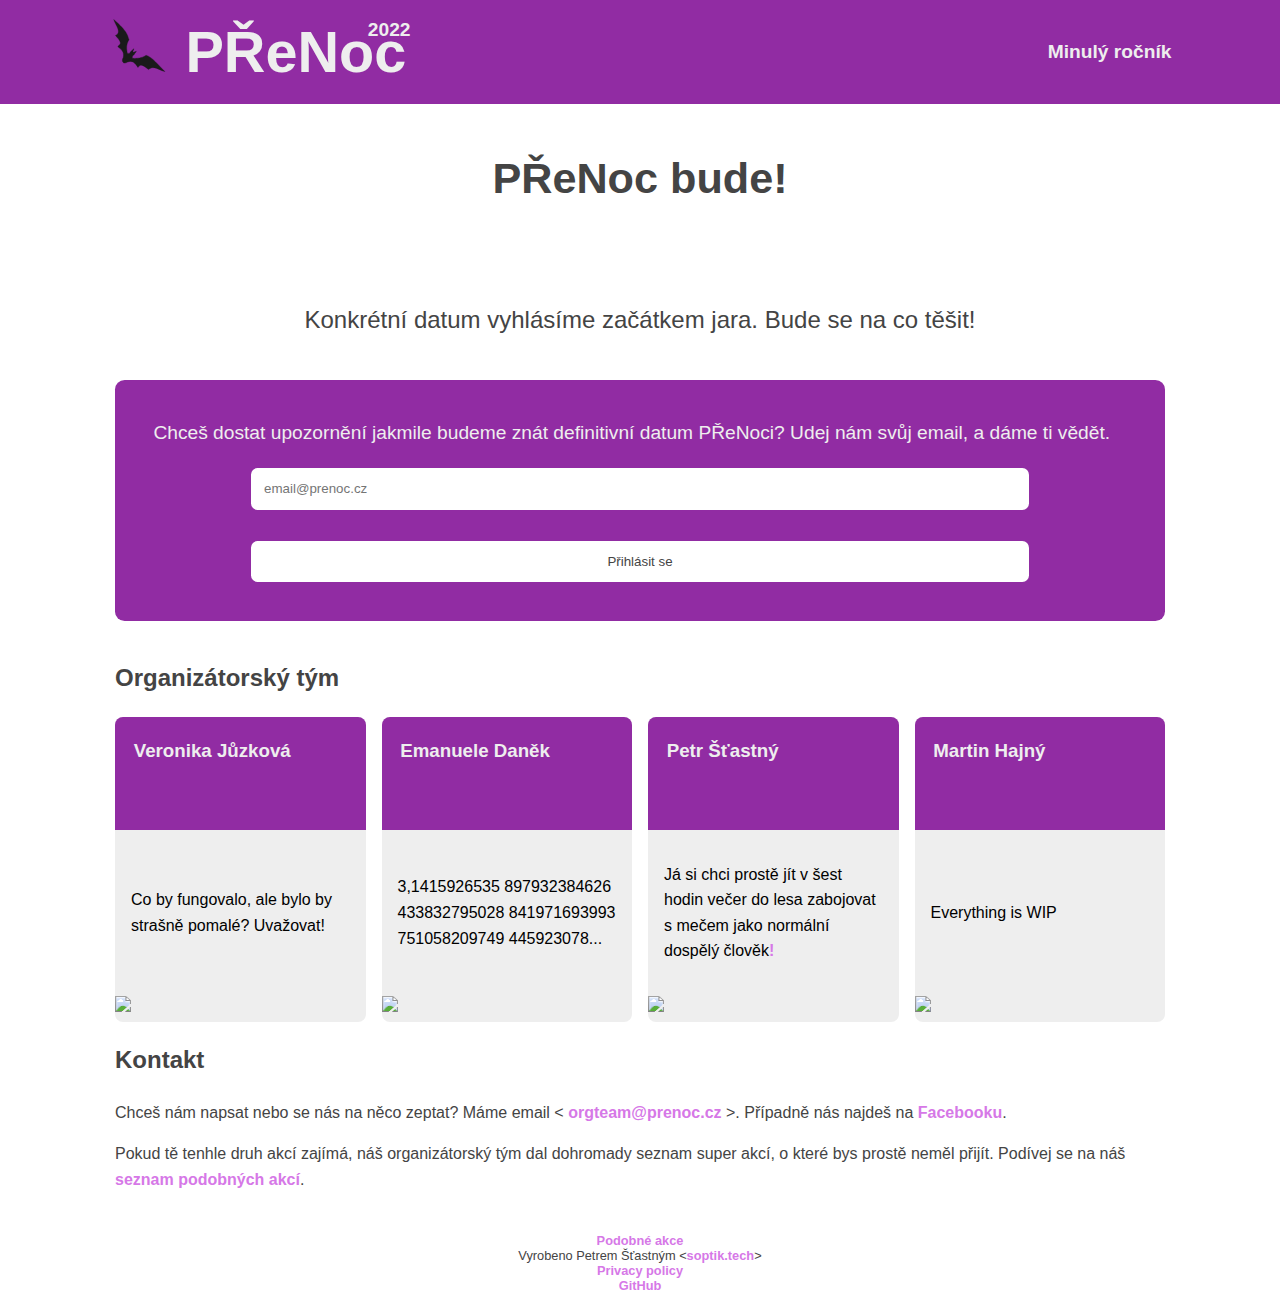
==== commit a92aa684: "Fix name" ====
--- a/index.html
+++ b/index.html
@@ -26,61 +26,61 @@
             <a href="2021/">Minulý ročník</a>
         </div>
     </nav>
-	<article id="landing">
+	<article>
         <div class="banner">
             <h2>PŘeNoc bude!</h2><br />
             <small>Konkrétní datum vyhlásíme začátkem jara. Bude se na co těšit!</small>
         </div>
         <div class="alertBox blue">
-                <span>Chceš dostat upozornění jakmile budeme znát definitivní datum PŘeNoci? Udej nám svůj email, a dáme ti vědět.</span>
+                Chceš dostat upozornění jakmile budeme znát definitivní datum PŘeNoci? Udej nám svůj email, a dáme ti vědět.
                 <form action="https://soptik.tech/api/newsletter/insert" method="GET">
                     <input type="text" name="filename" value="prenocnewsletter2022.log" style="display: none;">
                     <input type="email" name="text" placeholder="email@prenoc.cz" id="newsletter-email">
                     <br>
-                    <input type="submit" value="Přihlásit se" id="cudlitko">
+                    <input type="submit" value="Přihlásit se">
                 </form>
         </div>
-		</article>
-		<article>
 		<h2>Organizátorský tým</h2>
 		<section class="cards">
 			<div class="card">
-				<h3 class="org-name">Veronika<br>Jůzková</h3>
+				<h3 class="org-name">Veronika Jůzková</h3>
 				<div class="card-info">
+					<p>
                     Co by fungovalo, ale bylo by strašně pomalé? Uvažovat!
-
+					</p>
 				</div>
-				
+				<div class="card-details">
 					<img src="img/neexistuje.png" alt="doesn't exist" />
-
+				</div>
 			</div>
 			<div class="card">
-				<h3 class="org-name">Ema<br>Daňková</h3>
+				<h3 class="org-name">Emanuele Daněk</h3>
 				<div class="card-info">
-					3,1415926535 897932384626 433832795028 841971693993 751058209749 445923078...
+					<p>3,1415926535 897932384626 433832795028 841971693993 751058209749 445923078...</p>
 				</div>
-
+				<div class="card-details">
 					<img src="img/neexistuje.png" alt="doesn't exist" />
-
+				</div>
 			</div>
 			<div class="card">
-				<h3 class="org-name">Petr<br>Šťastný</h3>
+				<h3 class="org-name">Petr Šťastný</h3>
 				<div class="card-info">
-					Já si chci prostě jít v šest hodin večer do lesa zabojovat s mečem jako normální dospělý člověk<a
-							style="text-decoration: none" href="https://soptik.tech/maturita.png">!</a>
+					<p>Já si chci prostě jít v šest hodin večer do lesa zabojovat s mečem jako normální dospělý člověk<a
+							style="text-decoration: none" href="https://soptik.tech/maturita.png">!</a></p>
 				</div>
-
-					<img src="img/petr-stastny.jpg" alt="doesn't exist" />
-
+				<div class="card-details">
+					<img src="img/neexistuje.png" alt="doesn't exist" />
+				</div>
 			</div>
 			<div class="card">
-				<h3 class="org-name">Martin<br>Hajný</h3>
+				<h3 class="org-name">Martin Hajný</h3>
 				<div class="card-info">
-					Kruháček kruháček kruháček!!!!
+					<p>Everything is WIP
+					</p>
 				</div>
-
-					<img src="img/martin.png" alt="ey tahle mi to stejně sluší víc" />
-
+				<div class="card-details">
+					<img src="img/neexistuje.png" alt="doesn't exist" />
+				</div>
 			</div>
 		</section>
 		<h2>Kontakt</h2>
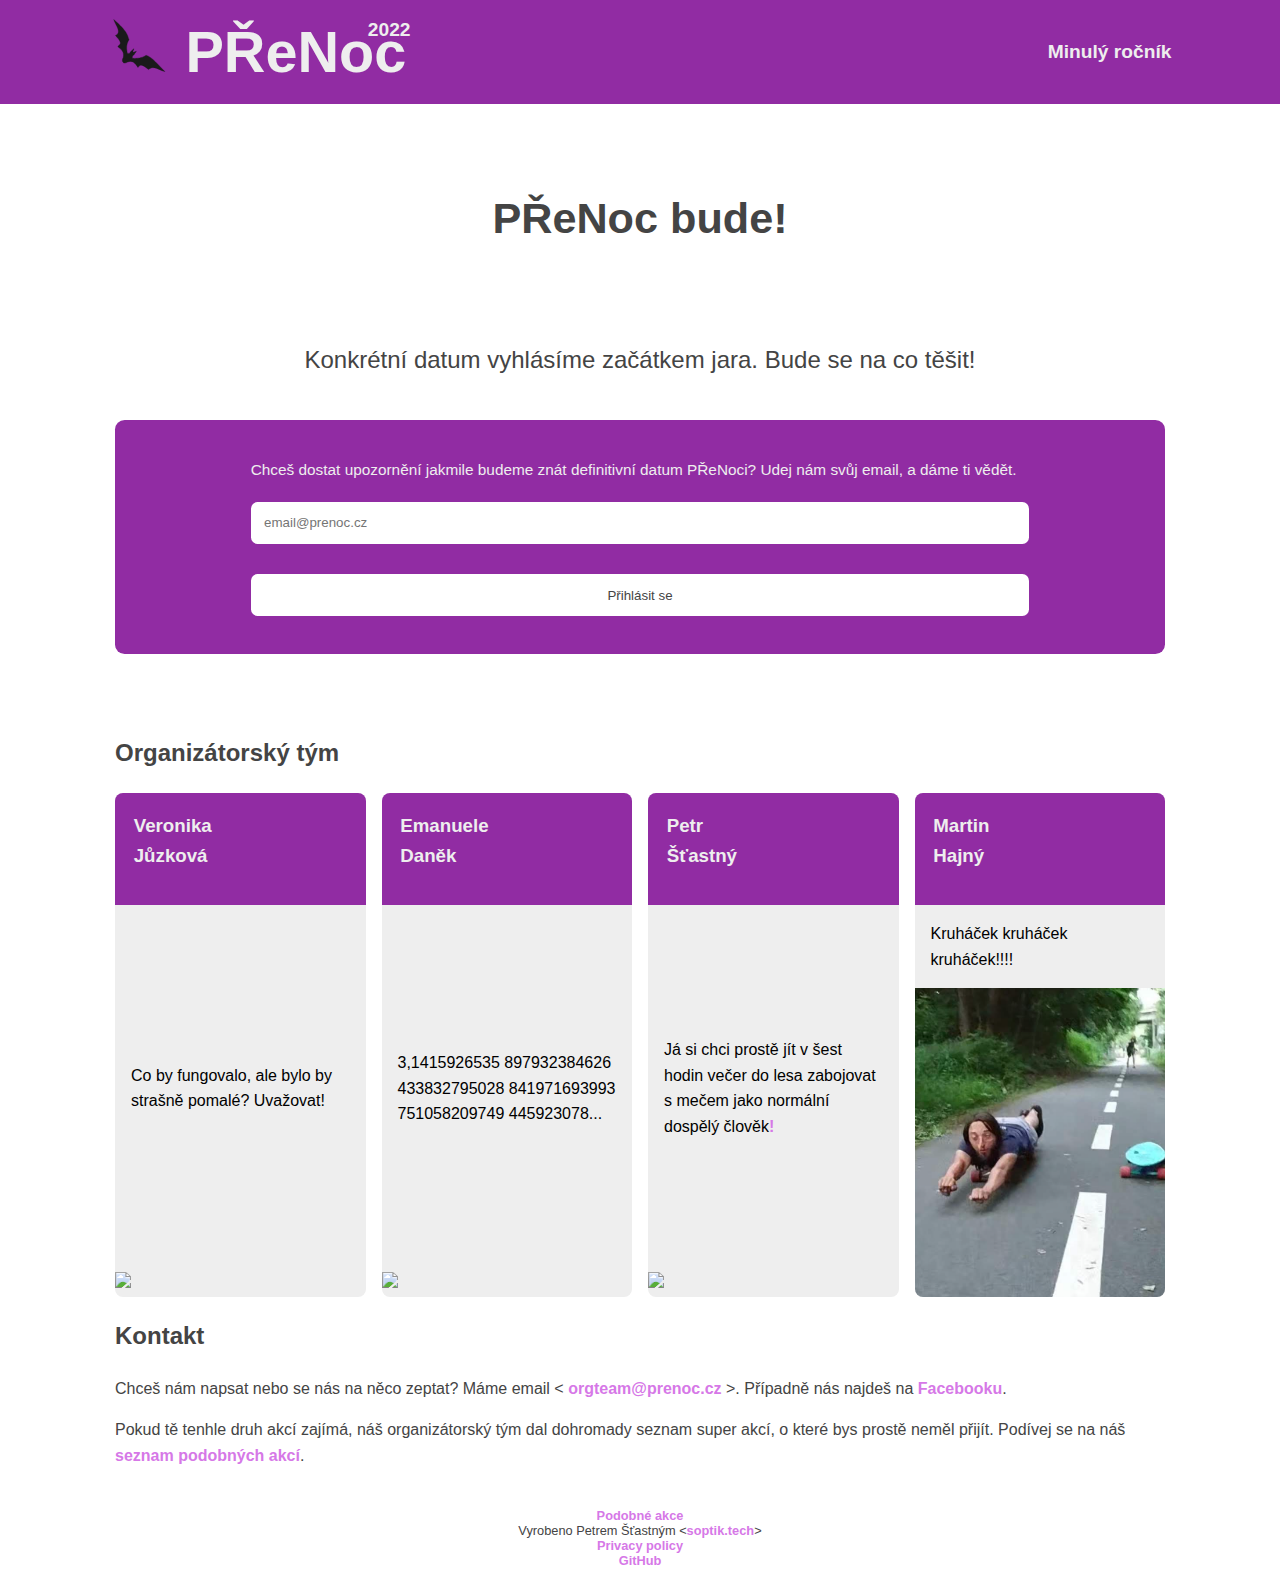
==== commit da5c38c3: "Fix name" ====
--- a/index.html
+++ b/index.html
@@ -26,61 +26,61 @@
             <a href="2021/">Minulý ročník</a>
         </div>
     </nav>
-	<article>
+	<article id="landing">
         <div class="banner">
             <h2>PŘeNoc bude!</h2><br />
             <small>Konkrétní datum vyhlásíme začátkem jara. Bude se na co těšit!</small>
         </div>
         <div class="alertBox blue">
-                Chceš dostat upozornění jakmile budeme znát definitivní datum PŘeNoci? Udej nám svůj email, a dáme ti vědět.
+                <span>Chceš dostat upozornění jakmile budeme znát definitivní datum PŘeNoci? Udej nám svůj email, a dáme ti vědět.</span>
                 <form action="https://soptik.tech/api/newsletter/insert" method="GET">
                     <input type="text" name="filename" value="prenocnewsletter2022.log" style="display: none;">
                     <input type="email" name="text" placeholder="email@prenoc.cz" id="newsletter-email">
                     <br>
-                    <input type="submit" value="Přihlásit se">
+                    <input type="submit" value="Přihlásit se" id="cudlitko">
                 </form>
         </div>
+		</article>
+		<article>
 		<h2>Organizátorský tým</h2>
 		<section class="cards">
 			<div class="card">
-				<h3 class="org-name">Veronika Jůzková</h3>
+				<h3 class="org-name">Veronika<br>Jůzková</h3>
 				<div class="card-info">
-					<p>
                     Co by fungovalo, ale bylo by strašně pomalé? Uvažovat!
-					</p>
+
 				</div>
-				<div class="card-details">
+				
 					<img src="img/neexistuje.png" alt="doesn't exist" />
-				</div>
+
 			</div>
 			<div class="card">
-				<h3 class="org-name">Emanuele Daněk</h3>
+				<h3 class="org-name">Emanuele<br>Daněk</h3>
 				<div class="card-info">
-					<p>3,1415926535 897932384626 433832795028 841971693993 751058209749 445923078...</p>
+					3,1415926535 897932384626 433832795028 841971693993 751058209749 445923078...
 				</div>
-				<div class="card-details">
+
 					<img src="img/neexistuje.png" alt="doesn't exist" />
-				</div>
+
 			</div>
 			<div class="card">
-				<h3 class="org-name">Petr Šťastný</h3>
+				<h3 class="org-name">Petr<br>Šťastný</h3>
 				<div class="card-info">
-					<p>Já si chci prostě jít v šest hodin večer do lesa zabojovat s mečem jako normální dospělý člověk<a
-							style="text-decoration: none" href="https://soptik.tech/maturita.png">!</a></p>
+					Já si chci prostě jít v šest hodin večer do lesa zabojovat s mečem jako normální dospělý člověk<a
+							style="text-decoration: none" href="https://soptik.tech/maturita.png">!</a>
 				</div>
-				<div class="card-details">
-					<img src="img/neexistuje.png" alt="doesn't exist" />
-				</div>
+
+					<img src="img/petr-stastny.jpg" alt="doesn't exist" />
+
 			</div>
 			<div class="card">
-				<h3 class="org-name">Martin Hajný</h3>
+				<h3 class="org-name">Martin<br>Hajný</h3>
 				<div class="card-info">
-					<p>Everything is WIP
-					</p>
+					Kruháček kruháček kruháček!!!!
 				</div>
-				<div class="card-details">
-					<img src="img/neexistuje.png" alt="doesn't exist" />
-				</div>
+
+					<img src="img/martin.png" alt="ey tahle mi to stejně sluší víc" />
+
 			</div>
 		</section>
 		<h2>Kontakt</h2>
